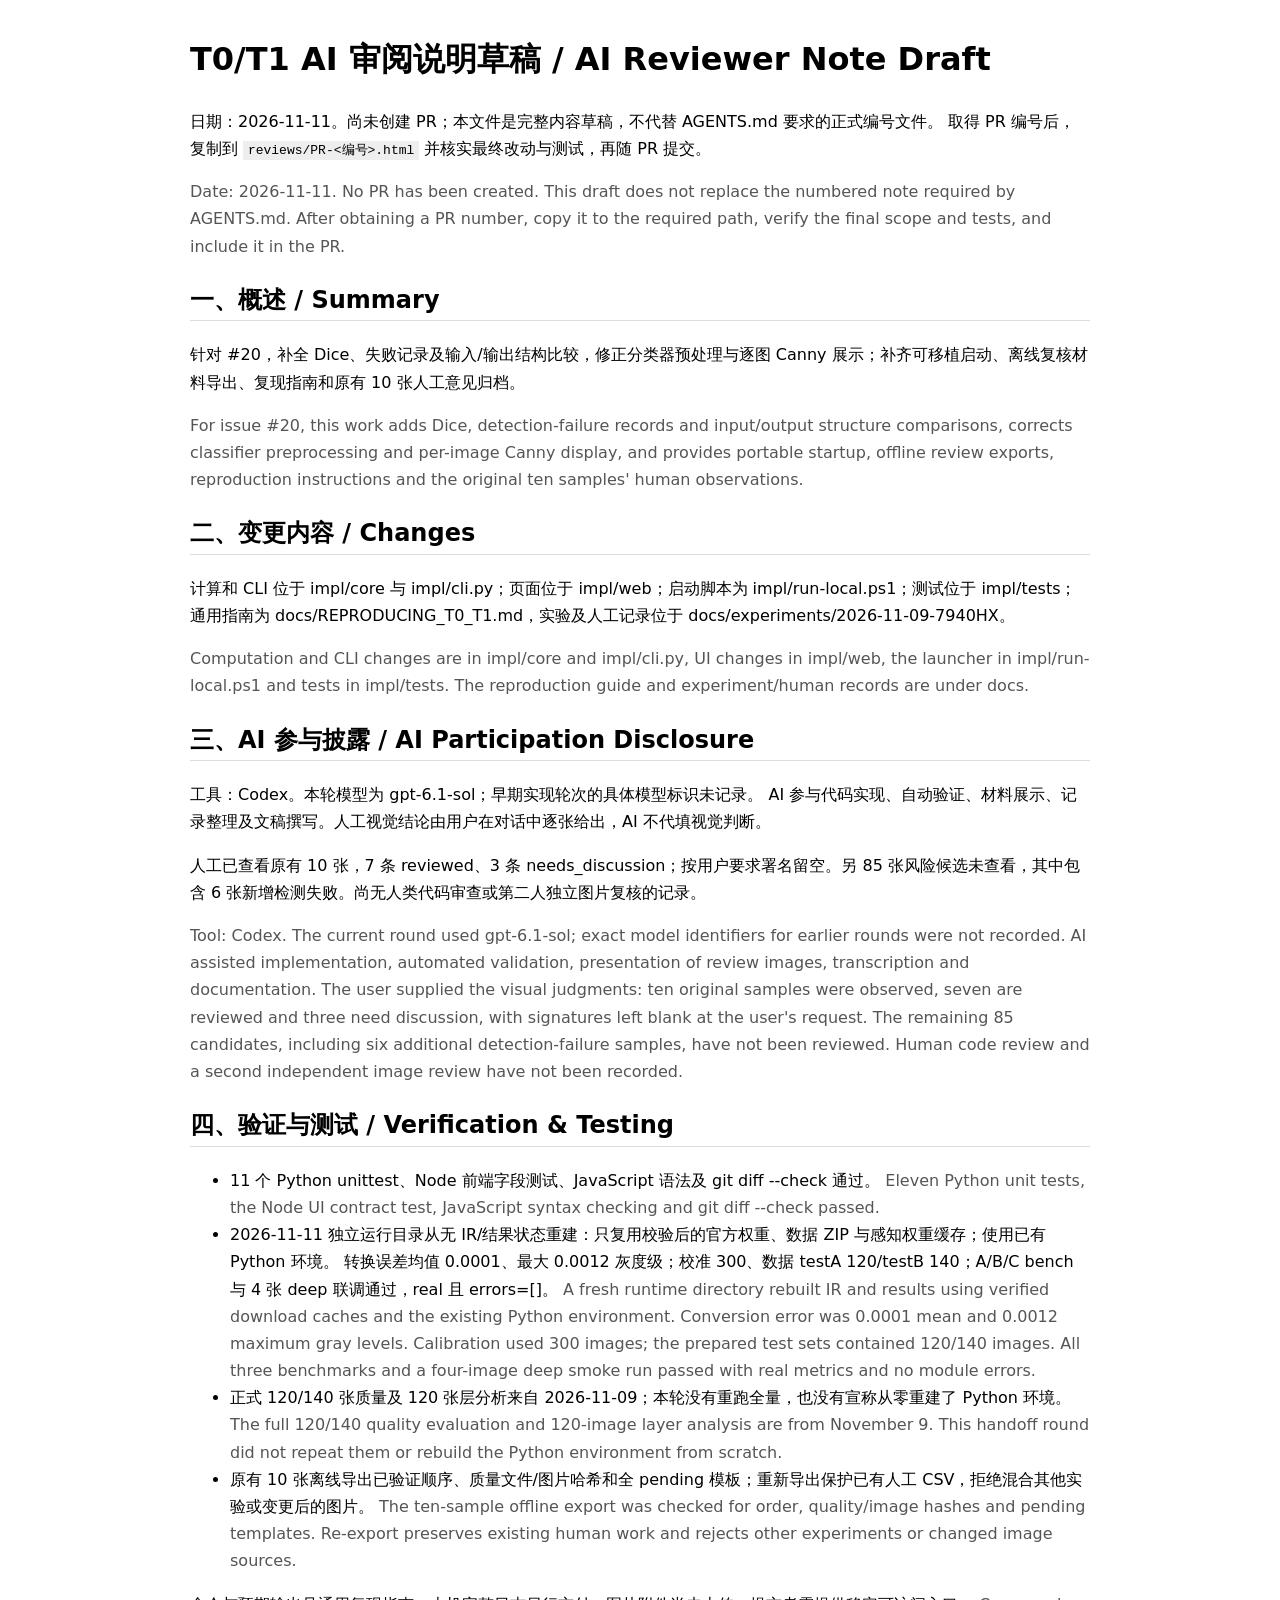
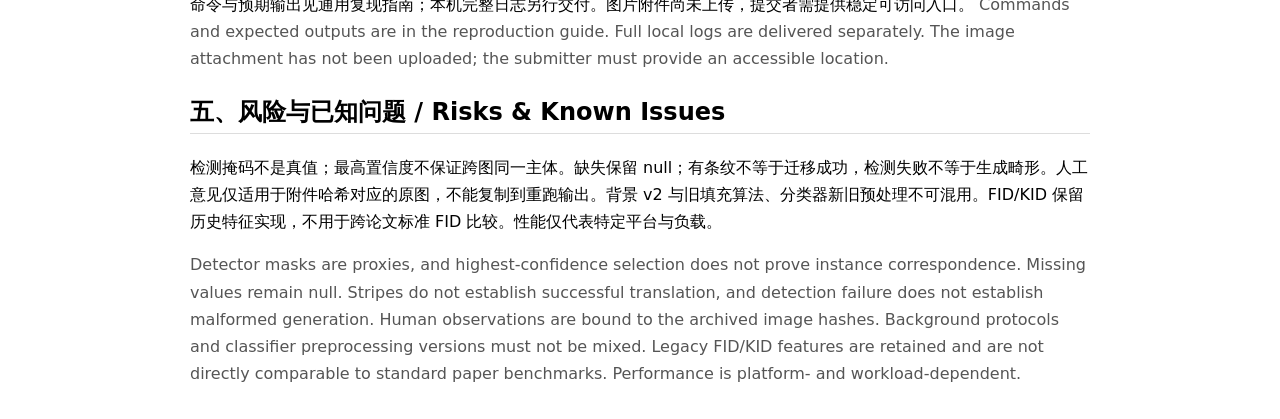
==== reviews/PR-31.html @ 283f90d0 "1" ====
<!DOCTYPE html>
<html lang="zh-CN">
<head><meta charset="utf-8"><meta name="viewport" content="width=device-width,initial-scale=1">
<title>T0/T1 AI reviewer 说明草稿 / Reviewer note draft</title>
<style>body{font-family:system-ui,sans-serif;max-width:900px;margin:2rem auto;padding:0 1rem;line-height:1.7}h2{border-bottom:1px solid #ddd}.en{color:#555}code{background:#eee;padding:.1rem .3rem}</style></head>
<body>
<h1>T0/T1 AI 审阅说明草稿 / AI Reviewer Note Draft</h1>
<p>日期：2026-11-11。尚未创建 PR；本文件是完整内容草稿，不代替 AGENTS.md 要求的正式编号文件。
取得 PR 编号后，复制到 <code>reviews/PR-&lt;编号&gt;.html</code> 并核实最终改动与测试，再随 PR 提交。</p>
<p class="en">Date: 2026-11-11. No PR has been created. This draft does not replace the numbered note required by AGENTS.md.
After obtaining a PR number, copy it to the required path, verify the final scope and tests, and include it in the PR.</p>
<h2>一、概述 / Summary</h2>
<p>针对 #20，补全 Dice、失败记录及输入/输出结构比较，修正分类器预处理与逐图 Canny 展示；补齐可移植启动、离线复核材料导出、复现指南和原有 10 张人工意见归档。</p>
<p class="en">For issue #20, this work adds Dice, detection-failure records and input/output structure comparisons, corrects classifier preprocessing and per-image Canny display, and provides portable startup, offline review exports, reproduction instructions and the original ten samples' human observations.</p>
<h2>二、变更内容 / Changes</h2>
<p>计算和 CLI 位于 impl/core 与 impl/cli.py；页面位于 impl/web；启动脚本为 impl/run-local.ps1；测试位于 impl/tests；通用指南为 docs/REPRODUCING_T0_T1.md，实验及人工记录位于 docs/experiments/2026-11-09-7940HX。</p>
<p class="en">Computation and CLI changes are in impl/core and impl/cli.py, UI changes in impl/web, the launcher in impl/run-local.ps1 and tests in impl/tests. The reproduction guide and experiment/human records are under docs.</p>
<h2>三、AI 参与披露 / AI Participation Disclosure</h2>
<p>工具：Codex。本轮模型为 gpt-6.1-sol；早期实现轮次的具体模型标识未记录。
AI 参与代码实现、自动验证、材料展示、记录整理及文稿撰写。人工视觉结论由用户在对话中逐张给出，AI 不代填视觉判断。</p>
<p>人工已查看原有 10 张，7 条 reviewed、3 条 needs_discussion；按用户要求署名留空。另 85 张风险候选未查看，其中包含 6 张新增检测失败。尚无人类代码审查或第二人独立图片复核的记录。</p>
<p class="en">Tool: Codex. The current round used gpt-6.1-sol; exact model identifiers for earlier rounds were not recorded.
AI assisted implementation, automated validation, presentation of review images, transcription and documentation.
The user supplied the visual judgments: ten original samples were observed, seven are reviewed and three need discussion, with signatures left blank at the user's request.
The remaining 85 candidates, including six additional detection-failure samples, have not been reviewed. Human code review and a second independent image review have not been recorded.</p>
<h2>四、验证与测试 / Verification &amp; Testing</h2>
<ul>
<li>11 个 Python unittest、Node 前端字段测试、JavaScript 语法及 git diff --check 通过。
<span class="en">Eleven Python unit tests, the Node UI contract test, JavaScript syntax checking and git diff --check passed.</span></li>
<li>2026-11-11 独立运行目录从无 IR/结果状态重建：只复用校验后的官方权重、数据 ZIP 与感知权重缓存；使用已有 Python 环境。
转换误差均值 0.0001、最大 0.0012 灰度级；校准 300、数据 testA 120/testB 140；A/B/C bench 与 4 张 deep 联调通过，real 且 errors=[]。
<span class="en">A fresh runtime directory rebuilt IR and results using verified download caches and the existing Python environment. Conversion error was 0.0001 mean and 0.0012 maximum gray levels. Calibration used 300 images; the prepared test sets contained 120/140 images. All three benchmarks and a four-image deep smoke run passed with real metrics and no module errors.</span></li>
<li>正式 120/140 张质量及 120 张层分析来自 2026-11-09；本轮没有重跑全量，也没有宣称从零重建了 Python 环境。
<span class="en">The full 120/140 quality evaluation and 120-image layer analysis are from November 9. This handoff round did not repeat them or rebuild the Python environment from scratch.</span></li>
<li>原有 10 张离线导出已验证顺序、质量文件/图片哈希和全 pending 模板；重新导出保护已有人工 CSV，拒绝混合其他实验或变更后的图片。
<span class="en">The ten-sample offline export was checked for order, quality/image hashes and pending templates. Re-export preserves existing human work and rejects other experiments or changed image sources.</span></li>
</ul>
<p>命令与预期输出见通用复现指南；本机完整日志另行交付。图片附件尚未上传，提交者需提供稳定可访问入口。
<span class="en">Commands and expected outputs are in the reproduction guide. Full local logs are delivered separately. The image attachment has not been uploaded; the submitter must provide an accessible location.</span></p>
<h2>五、风险与已知问题 / Risks &amp; Known Issues</h2>
<p>检测掩码不是真值；最高置信度不保证跨图同一主体。缺失保留 null；有条纹不等于迁移成功，检测失败不等于生成畸形。人工意见仅适用于附件哈希对应的原图，不能复制到重跑输出。背景 v2 与旧填充算法、分类器新旧预处理不可混用。FID/KID 保留历史特征实现，不用于跨论文标准 FID 比较。性能仅代表特定平台与负载。</p>
<p class="en">Detector masks are proxies, and highest-confidence selection does not prove instance correspondence. Missing values remain null. Stripes do not establish successful translation, and detection failure does not establish malformed generation. Human observations are bound to the archived image hashes. Background protocols and classifier preprocessing versions must not be mixed. Legacy FID/KID features are retained and are not directly comparable to standard paper benchmarks. Performance is platform- and workload-dependent.</p>
</body></html>
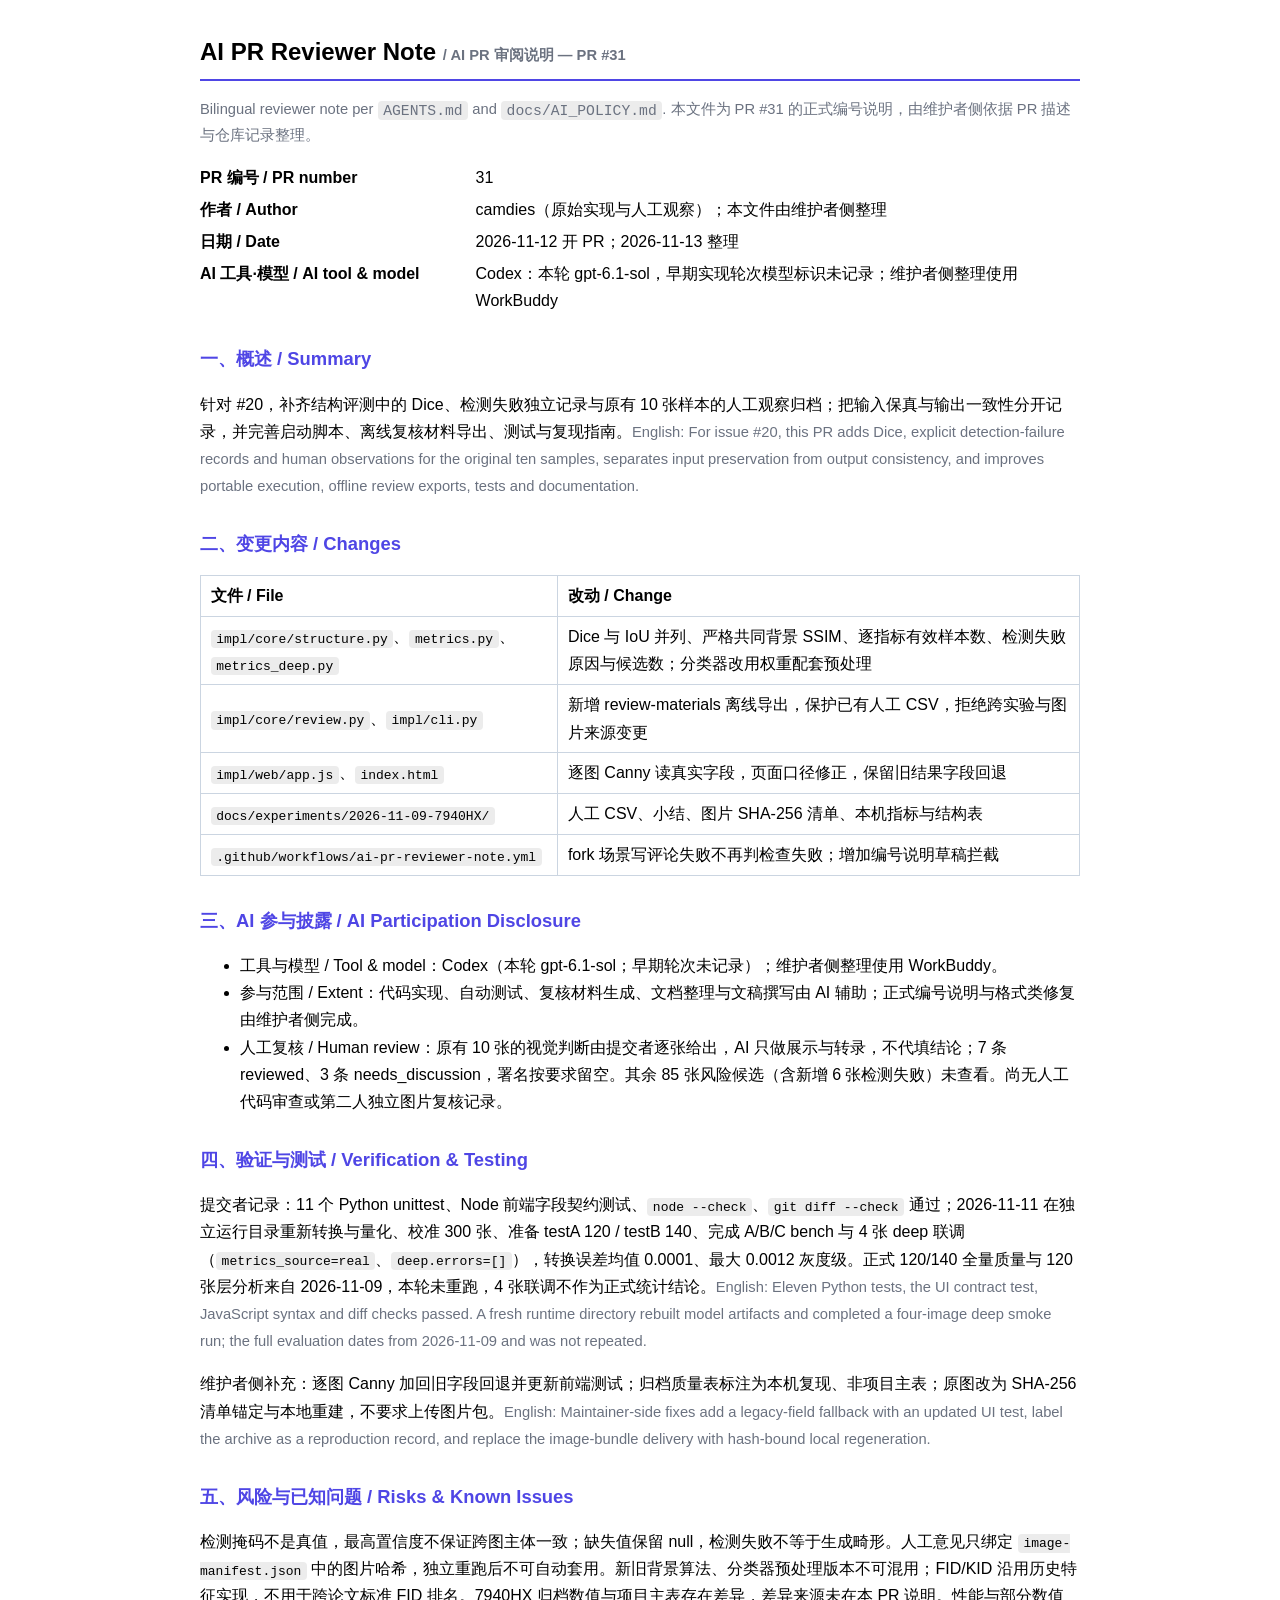
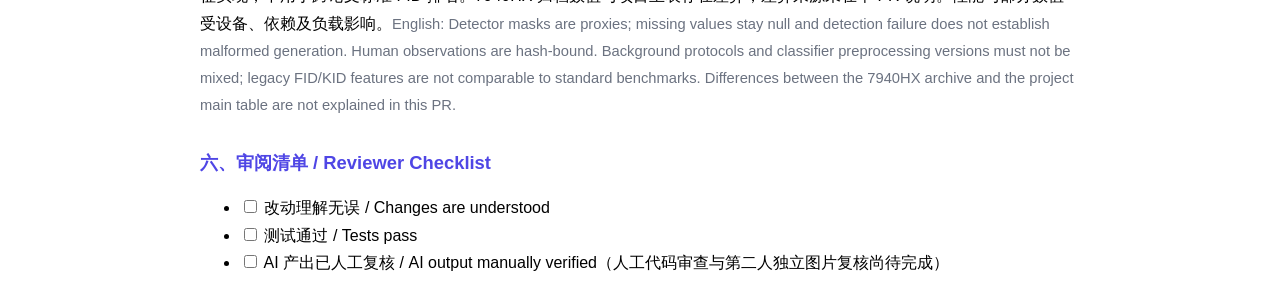
==== commit d76be778: "review: 维护者侧补齐 PR #31 的格式与兼容项 - 按模板重写 reviews/PR-31.html 为正式编号说明；docs/reviews 编写稿改为指向正式文件 - 逐图 Canny" ====
--- a/reviews/PR-31.html
+++ b/reviews/PR-31.html
@@ -1,43 +1,65 @@
 <!DOCTYPE html>
 <html lang="zh-CN">
-<head><meta charset="utf-8"><meta name="viewport" content="width=device-width,initial-scale=1">
-<title>T0/T1 AI reviewer 说明草稿 / Reviewer note draft</title>
-<style>body{font-family:system-ui,sans-serif;max-width:900px;margin:2rem auto;padding:0 1rem;line-height:1.7}h2{border-bottom:1px solid #ddd}.en{color:#555}code{background:#eee;padding:.1rem .3rem}</style></head>
+<head>
+<meta charset="utf-8">
+<meta name="viewport" content="width=device-width, initial-scale=1">
+<title>AI PR Reviewer Note / AI PR 审阅说明 — PR #31</title>
+<style>
+  :root { color-scheme: light dark; }
+  body { font-family: -apple-system, "Segoe UI", "PingFang SC", "Microsoft YaHei", sans-serif; max-width: 880px; margin: 2rem auto; padding: 0 1rem; line-height: 1.7; }
+  h1 { font-size: 1.5rem; border-bottom: 2px solid #4f46e5; padding-bottom: .4rem; }
+  h2 { font-size: 1.15rem; margin-top: 1.8rem; color: #4f46e5; }
+  .en { color: #6b7280; font-size: .92rem; }
+  .meta { display: grid; grid-template-columns: max-content 1fr; gap: .3rem 1rem; margin: 1rem 0; }
+  .meta dt { font-weight: 600; }
+  code { background: rgba(127,127,127,.15); padding: .1rem .35rem; border-radius: 4px; }
+  table { border-collapse: collapse; width: 100%; margin: .6rem 0; }
+  th, td { border: 1px solid #cbd5e1; padding: .4rem .6rem; text-align: left; }
+</style>
+</head>
 <body>
-<h1>T0/T1 AI 审阅说明草稿 / AI Reviewer Note Draft</h1>
-<p>日期：2026-11-11。尚未创建 PR；本文件是完整内容草稿，不代替 AGENTS.md 要求的正式编号文件。
-取得 PR 编号后，复制到 <code>reviews/PR-&lt;编号&gt;.html</code> 并核实最终改动与测试，再随 PR 提交。</p>
-<p class="en">Date: 2026-11-11. No PR has been created. This draft does not replace the numbered note required by AGENTS.md.
-After obtaining a PR number, copy it to the required path, verify the final scope and tests, and include it in the PR.</p>
+<h1>AI PR Reviewer Note <span class="en">/ AI PR 审阅说明 — PR #31</span></h1>
+<p class="en">Bilingual reviewer note per <code>AGENTS.md</code> and <code>docs/AI_POLICY.md</code>. 本文件为 PR #31 的正式编号说明，由维护者侧依据 PR 描述与仓库记录整理。</p>
+
+<dl class="meta">
+  <dt>PR 编号 / PR number</dt><dd>31</dd>
+  <dt>作者 / Author</dt><dd>camdies（原始实现与人工观察）；本文件由维护者侧整理</dd>
+  <dt>日期 / Date</dt><dd>2026-11-12 开 PR；2026-11-13 整理</dd>
+  <dt>AI 工具·模型 / AI tool &amp; model</dt><dd>Codex：本轮 gpt-6.1-sol，早期实现轮次模型标识未记录；维护者侧整理使用 WorkBuddy</dd>
+</dl>
+
 <h2>一、概述 / Summary</h2>
-<p>针对 #20，补全 Dice、失败记录及输入/输出结构比较，修正分类器预处理与逐图 Canny 展示；补齐可移植启动、离线复核材料导出、复现指南和原有 10 张人工意见归档。</p>
-<p class="en">For issue #20, this work adds Dice, detection-failure records and input/output structure comparisons, corrects classifier preprocessing and per-image Canny display, and provides portable startup, offline review exports, reproduction instructions and the original ten samples' human observations.</p>
+<p>针对 #20，补齐结构评测中的 Dice、检测失败独立记录与原有 10 张样本的人工观察归档；把输入保真与输出一致性分开记录，并完善启动脚本、离线复核材料导出、测试与复现指南。<span class="en">English: For issue #20, this PR adds Dice, explicit detection-failure records and human observations for the original ten samples, separates input preservation from output consistency, and improves portable execution, offline review exports, tests and documentation.</span></p>
+
 <h2>二、变更内容 / Changes</h2>
-<p>计算和 CLI 位于 impl/core 与 impl/cli.py；页面位于 impl/web；启动脚本为 impl/run-local.ps1；测试位于 impl/tests；通用指南为 docs/REPRODUCING_T0_T1.md，实验及人工记录位于 docs/experiments/2026-11-09-7940HX。</p>
-<p class="en">Computation and CLI changes are in impl/core and impl/cli.py, UI changes in impl/web, the launcher in impl/run-local.ps1 and tests in impl/tests. The reproduction guide and experiment/human records are under docs.</p>
+<table>
+  <tr><th>文件 / File</th><th>改动 / Change</th></tr>
+  <tr><td><code>impl/core/structure.py</code>、<code>metrics.py</code>、<code>metrics_deep.py</code></td><td>Dice 与 IoU 并列、严格共同背景 SSIM、逐指标有效样本数、检测失败原因与候选数；分类器改用权重配套预处理</td></tr>
+  <tr><td><code>impl/core/review.py</code>、<code>impl/cli.py</code></td><td>新增 review-materials 离线导出，保护已有人工 CSV，拒绝跨实验与图片来源变更</td></tr>
+  <tr><td><code>impl/web/app.js</code>、<code>index.html</code></td><td>逐图 Canny 读真实字段，页面口径修正，保留旧结果字段回退</td></tr>
+  <tr><td><code>docs/experiments/2026-11-09-7940HX/</code></td><td>人工 CSV、小结、图片 SHA-256 清单、本机指标与结构表</td></tr>
+  <tr><td><code>.github/workflows/ai-pr-reviewer-note.yml</code></td><td>fork 场景写评论失败不再判检查失败；增加编号说明草稿拦截</td></tr>
+</table>
+
 <h2>三、AI 参与披露 / AI Participation Disclosure</h2>
-<p>工具：Codex。本轮模型为 gpt-6.1-sol；早期实现轮次的具体模型标识未记录。
-AI 参与代码实现、自动验证、材料展示、记录整理及文稿撰写。人工视觉结论由用户在对话中逐张给出，AI 不代填视觉判断。</p>
-<p>人工已查看原有 10 张，7 条 reviewed、3 条 needs_discussion；按用户要求署名留空。另 85 张风险候选未查看，其中包含 6 张新增检测失败。尚无人类代码审查或第二人独立图片复核的记录。</p>
-<p class="en">Tool: Codex. The current round used gpt-6.1-sol; exact model identifiers for earlier rounds were not recorded.
-AI assisted implementation, automated validation, presentation of review images, transcription and documentation.
-The user supplied the visual judgments: ten original samples were observed, seven are reviewed and three need discussion, with signatures left blank at the user's request.
-The remaining 85 candidates, including six additional detection-failure samples, have not been reviewed. Human code review and a second independent image review have not been recorded.</p>
+<ul>
+  <li>工具与模型 / Tool &amp; model：Codex（本轮 gpt-6.1-sol；早期轮次未记录）；维护者侧整理使用 WorkBuddy。</li>
+  <li>参与范围 / Extent：代码实现、自动测试、复核材料生成、文档整理与文稿撰写由 AI 辅助；正式编号说明与格式类修复由维护者侧完成。</li>
+  <li>人工复核 / Human review：原有 10 张的视觉判断由提交者逐张给出，AI 只做展示与转录，不代填结论；7 条 reviewed、3 条 needs_discussion，署名按要求留空。其余 85 张风险候选（含新增 6 张检测失败）未查看。尚无人工代码审查或第二人独立图片复核记录。</li>
+</ul>
+
 <h2>四、验证与测试 / Verification &amp; Testing</h2>
+<p>提交者记录：11 个 Python unittest、Node 前端字段契约测试、<code>node --check</code>、<code>git diff --check</code> 通过；2026-11-11 在独立运行目录重新转换与量化、校准 300 张、准备 testA 120 / testB 140、完成 A/B/C bench 与 4 张 deep 联调（<code>metrics_source=real</code>、<code>deep.errors=[]</code>），转换误差均值 0.0001、最大 0.0012 灰度级。正式 120/140 全量质量与 120 张层分析来自 2026-11-09，本轮未重跑，4 张联调不作为正式统计结论。<span class="en">English: Eleven Python tests, the UI contract test, JavaScript syntax and diff checks passed. A fresh runtime directory rebuilt model artifacts and completed a four-image deep smoke run; the full evaluation dates from 2026-11-09 and was not repeated.</span></p>
+<p>维护者侧补充：逐图 Canny 加回旧字段回退并更新前端测试；归档质量表标注为本机复现、非项目主表；原图改为 SHA-256 清单锚定与本地重建，不要求上传图片包。<span class="en">English: Maintainer-side fixes add a legacy-field fallback with an updated UI test, label the archive as a reproduction record, and replace the image-bundle delivery with hash-bound local regeneration.</span></p>
+
+<h2>五、风险与已知问题 / Risks &amp; Known Issues</h2>
+<p>检测掩码不是真值，最高置信度不保证跨图主体一致；缺失值保留 null，检测失败不等于生成畸形。人工意见只绑定 <code>image-manifest.json</code> 中的图片哈希，独立重跑后不可自动套用。新旧背景算法、分类器预处理版本不可混用；FID/KID 沿用历史特征实现，不用于跨论文标准 FID 排名。7940HX 归档数值与项目主表存在差异，差异来源未在本 PR 说明。性能与部分数值受设备、依赖及负载影响。<span class="en">English: Detector masks are proxies; missing values stay null and detection failure does not establish malformed generation. Human observations are hash-bound. Background protocols and classifier preprocessing versions must not be mixed; legacy FID/KID features are not comparable to standard benchmarks. Differences between the 7940HX archive and the project main table are not explained in this PR.</span></p>
+
+<h2>六、审阅清单 / Reviewer Checklist</h2>
 <ul>
-<li>11 个 Python unittest、Node 前端字段测试、JavaScript 语法及 git diff --check 通过。
-<span class="en">Eleven Python unit tests, the Node UI contract test, JavaScript syntax checking and git diff --check passed.</span></li>
-<li>2026-11-11 独立运行目录从无 IR/结果状态重建：只复用校验后的官方权重、数据 ZIP 与感知权重缓存；使用已有 Python 环境。
-转换误差均值 0.0001、最大 0.0012 灰度级；校准 300、数据 testA 120/testB 140；A/B/C bench 与 4 张 deep 联调通过，real 且 errors=[]。
-<span class="en">A fresh runtime directory rebuilt IR and results using verified download caches and the existing Python environment. Conversion error was 0.0001 mean and 0.0012 maximum gray levels. Calibration used 300 images; the prepared test sets contained 120/140 images. All three benchmarks and a four-image deep smoke run passed with real metrics and no module errors.</span></li>
-<li>正式 120/140 张质量及 120 张层分析来自 2026-11-09；本轮没有重跑全量，也没有宣称从零重建了 Python 环境。
-<span class="en">The full 120/140 quality evaluation and 120-image layer analysis are from November 9. This handoff round did not repeat them or rebuild the Python environment from scratch.</span></li>
-<li>原有 10 张离线导出已验证顺序、质量文件/图片哈希和全 pending 模板；重新导出保护已有人工 CSV，拒绝混合其他实验或变更后的图片。
-<span class="en">The ten-sample offline export was checked for order, quality/image hashes and pending templates. Re-export preserves existing human work and rejects other experiments or changed image sources.</span></li>
+  <li><input type="checkbox"> 改动理解无误 / Changes are understood</li>
+  <li><input type="checkbox"> 测试通过 / Tests pass</li>
+  <li><input type="checkbox"> AI 产出已人工复核 / AI output manually verified（人工代码审查与第二人独立图片复核尚待完成）</li>
 </ul>
-<p>命令与预期输出见通用复现指南；本机完整日志另行交付。图片附件尚未上传，提交者需提供稳定可访问入口。
-<span class="en">Commands and expected outputs are in the reproduction guide. Full local logs are delivered separately. The image attachment has not been uploaded; the submitter must provide an accessible location.</span></p>
-<h2>五、风险与已知问题 / Risks &amp; Known Issues</h2>
-<p>检测掩码不是真值；最高置信度不保证跨图同一主体。缺失保留 null；有条纹不等于迁移成功，检测失败不等于生成畸形。人工意见仅适用于附件哈希对应的原图，不能复制到重跑输出。背景 v2 与旧填充算法、分类器新旧预处理不可混用。FID/KID 保留历史特征实现，不用于跨论文标准 FID 比较。性能仅代表特定平台与负载。</p>
-<p class="en">Detector masks are proxies, and highest-confidence selection does not prove instance correspondence. Missing values remain null. Stripes do not establish successful translation, and detection failure does not establish malformed generation. Human observations are bound to the archived image hashes. Background protocols and classifier preprocessing versions must not be mixed. Legacy FID/KID features are retained and are not directly comparable to standard paper benchmarks. Performance is platform- and workload-dependent.</p>
-</body></html>
+</body>
+</html>
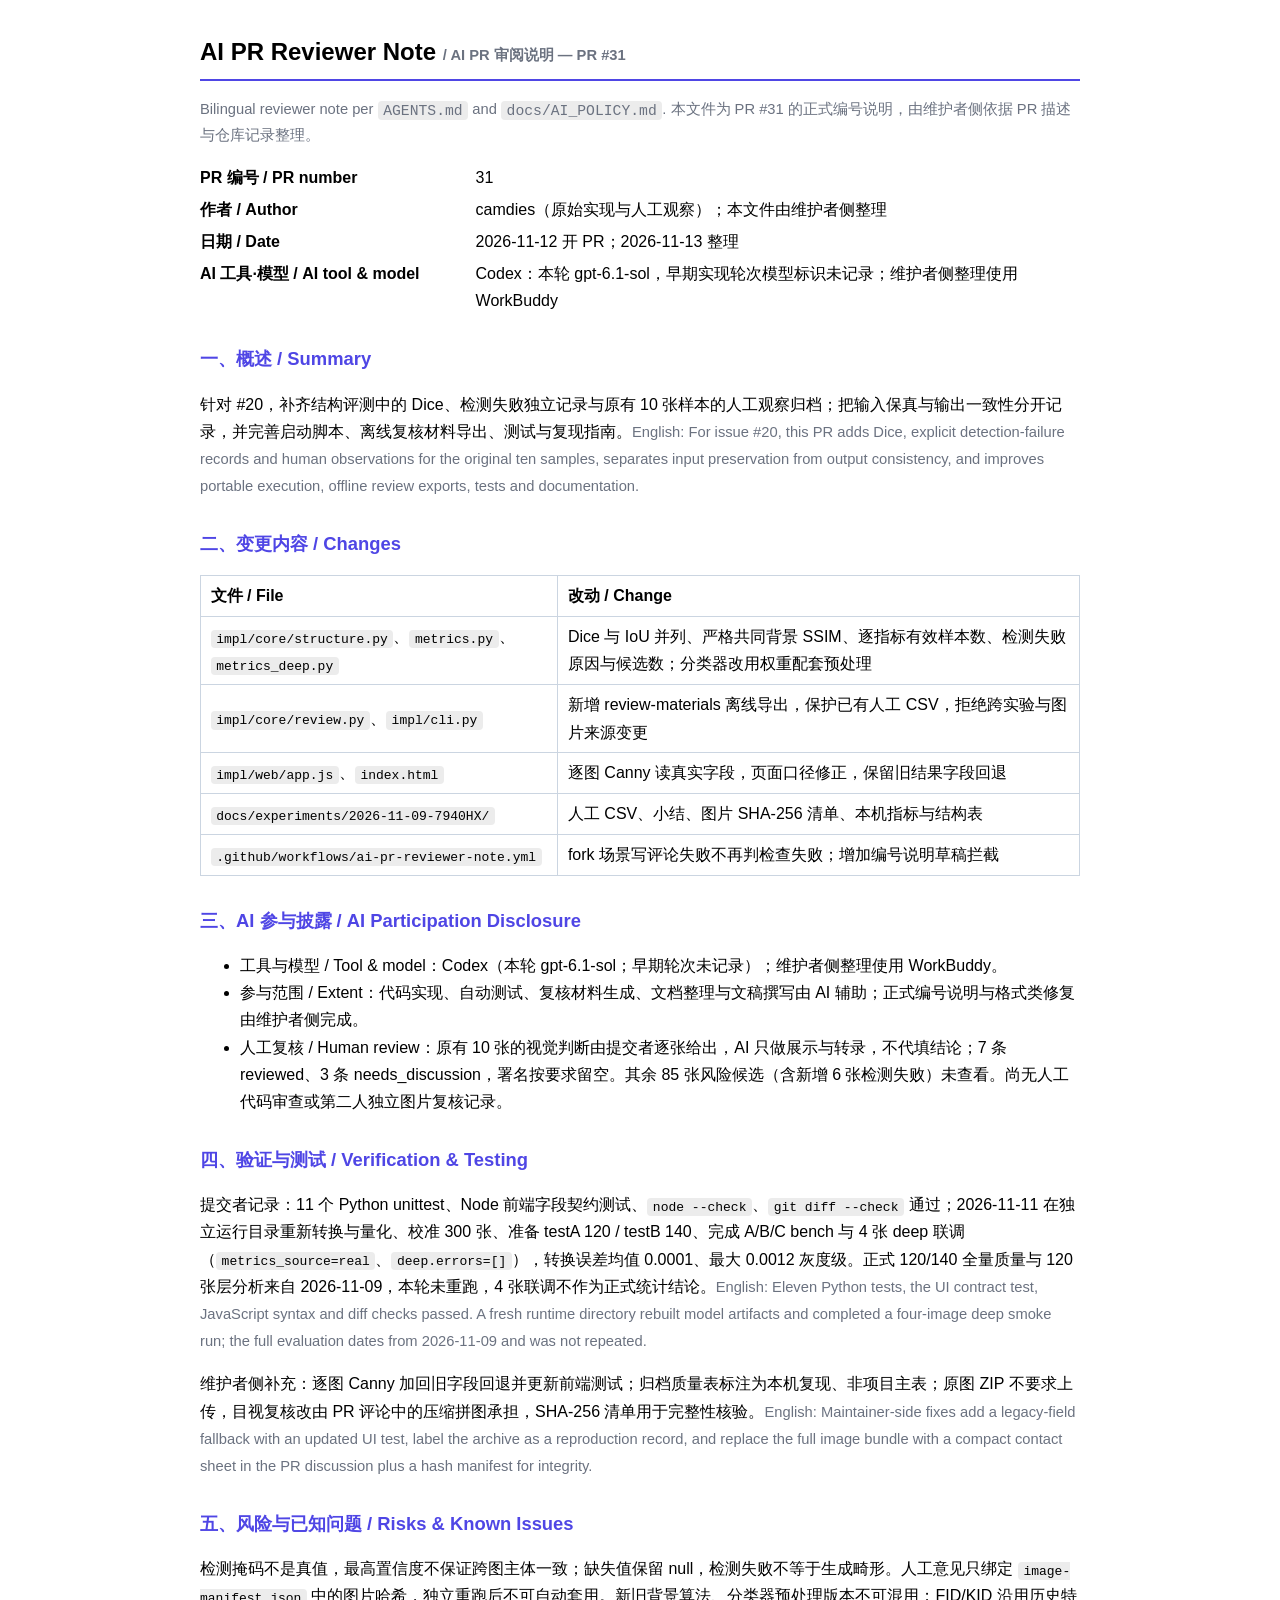
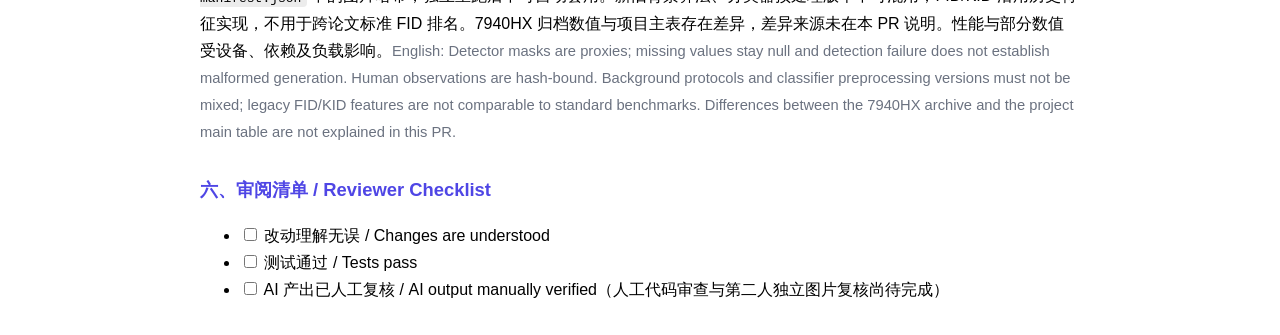
==== commit b52f88af: "docs(review): 原图复核改为一张压缩拼图贴 PR 评论 - 目视复核：10 图按固定顺序拼 2x5、每格 256px 宽、JPEG < 200KB，GitHub 托管不进仓库 - 归档 R" ====
--- a/reviews/PR-31.html
+++ b/reviews/PR-31.html
@@ -50,7 +50,7 @@
 
 <h2>四、验证与测试 / Verification &amp; Testing</h2>
 <p>提交者记录：11 个 Python unittest、Node 前端字段契约测试、<code>node --check</code>、<code>git diff --check</code> 通过；2026-11-11 在独立运行目录重新转换与量化、校准 300 张、准备 testA 120 / testB 140、完成 A/B/C bench 与 4 张 deep 联调（<code>metrics_source=real</code>、<code>deep.errors=[]</code>），转换误差均值 0.0001、最大 0.0012 灰度级。正式 120/140 全量质量与 120 张层分析来自 2026-11-09，本轮未重跑，4 张联调不作为正式统计结论。<span class="en">English: Eleven Python tests, the UI contract test, JavaScript syntax and diff checks passed. A fresh runtime directory rebuilt model artifacts and completed a four-image deep smoke run; the full evaluation dates from 2026-11-09 and was not repeated.</span></p>
-<p>维护者侧补充：逐图 Canny 加回旧字段回退并更新前端测试；归档质量表标注为本机复现、非项目主表；原图改为 SHA-256 清单锚定与本地重建，不要求上传图片包。<span class="en">English: Maintainer-side fixes add a legacy-field fallback with an updated UI test, label the archive as a reproduction record, and replace the image-bundle delivery with hash-bound local regeneration.</span></p>
+<p>维护者侧补充：逐图 Canny 加回旧字段回退并更新前端测试；归档质量表标注为本机复现、非项目主表；原图 ZIP 不要求上传，目视复核改由 PR 评论中的压缩拼图承担，SHA-256 清单用于完整性核验。<span class="en">English: Maintainer-side fixes add a legacy-field fallback with an updated UI test, label the archive as a reproduction record, and replace the full image bundle with a compact contact sheet in the PR discussion plus a hash manifest for integrity.</span></p>
 
 <h2>五、风险与已知问题 / Risks &amp; Known Issues</h2>
 <p>检测掩码不是真值，最高置信度不保证跨图主体一致；缺失值保留 null，检测失败不等于生成畸形。人工意见只绑定 <code>image-manifest.json</code> 中的图片哈希，独立重跑后不可自动套用。新旧背景算法、分类器预处理版本不可混用；FID/KID 沿用历史特征实现，不用于跨论文标准 FID 排名。7940HX 归档数值与项目主表存在差异，差异来源未在本 PR 说明。性能与部分数值受设备、依赖及负载影响。<span class="en">English: Detector masks are proxies; missing values stay null and detection failure does not establish malformed generation. Human observations are hash-bound. Background protocols and classifier preprocessing versions must not be mixed; legacy FID/KID features are not comparable to standard benchmarks. Differences between the 7940HX archive and the project main table are not explained in this PR.</span></p>
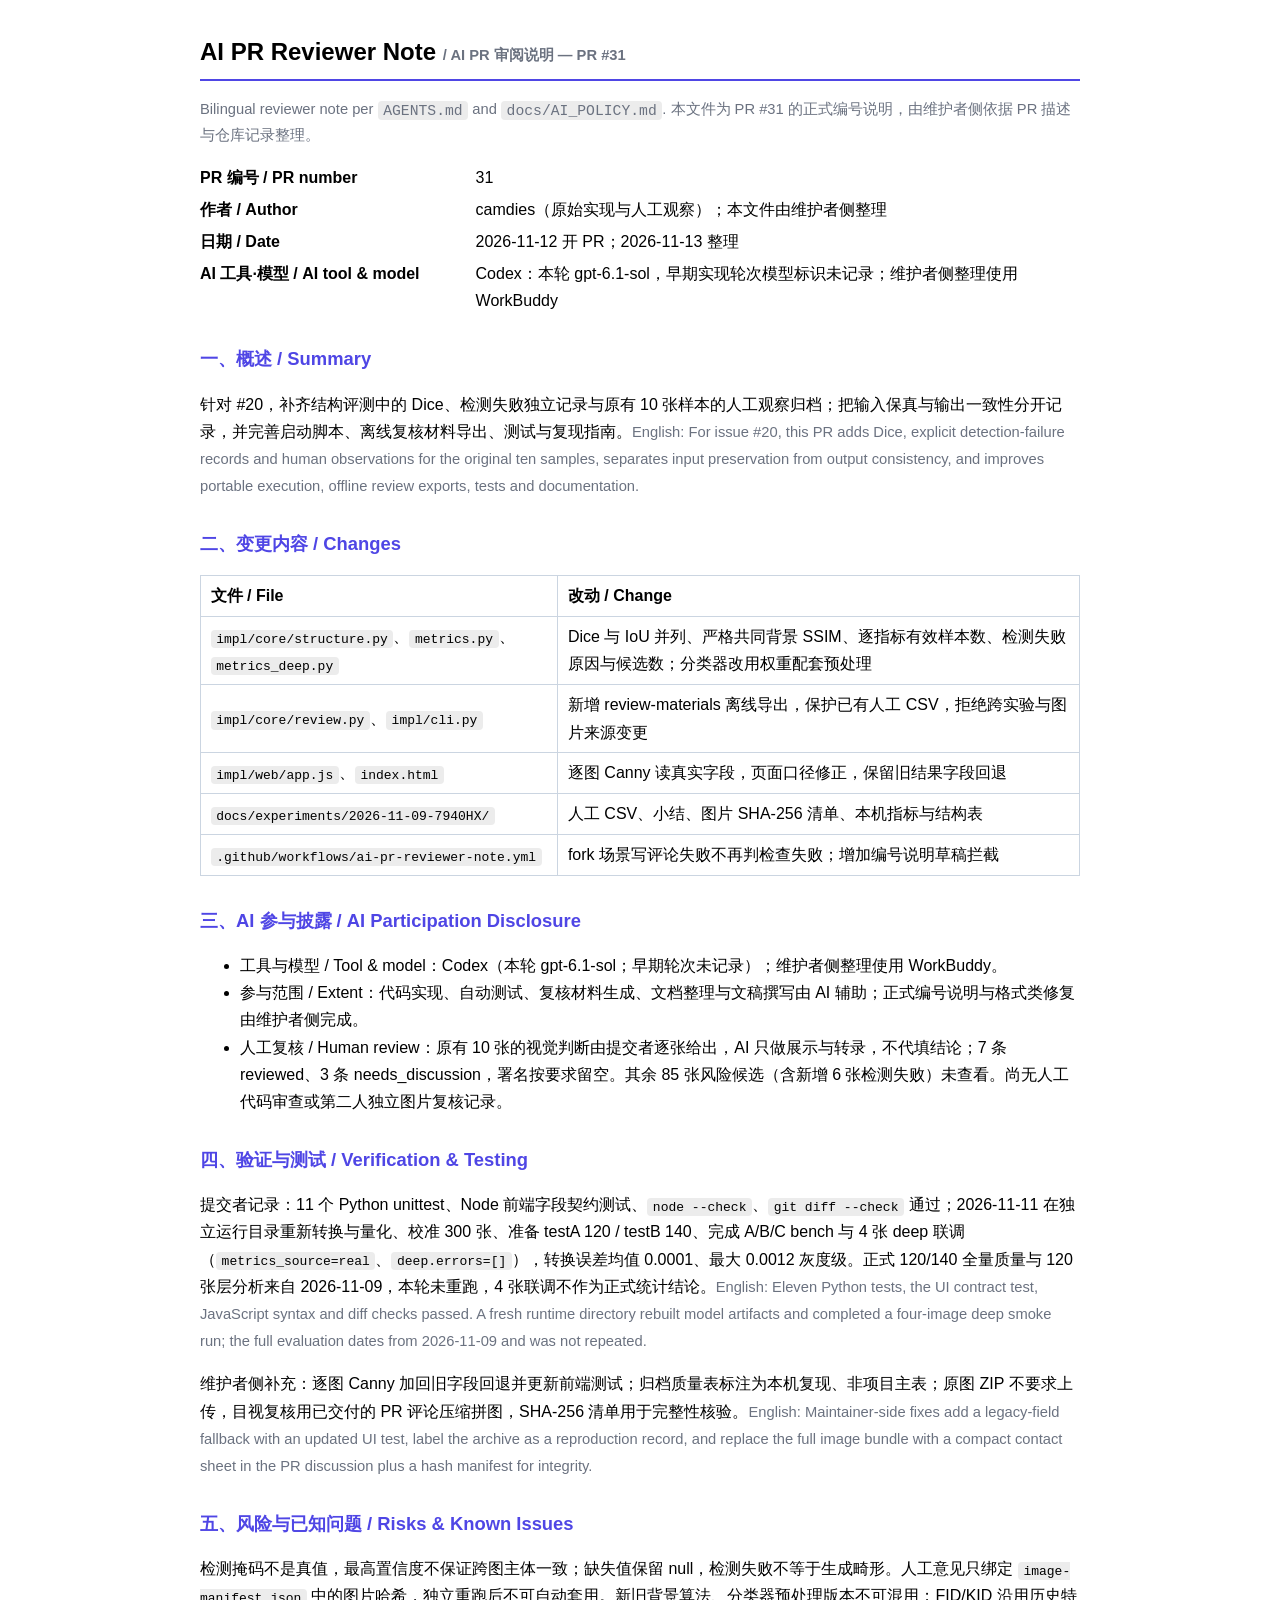
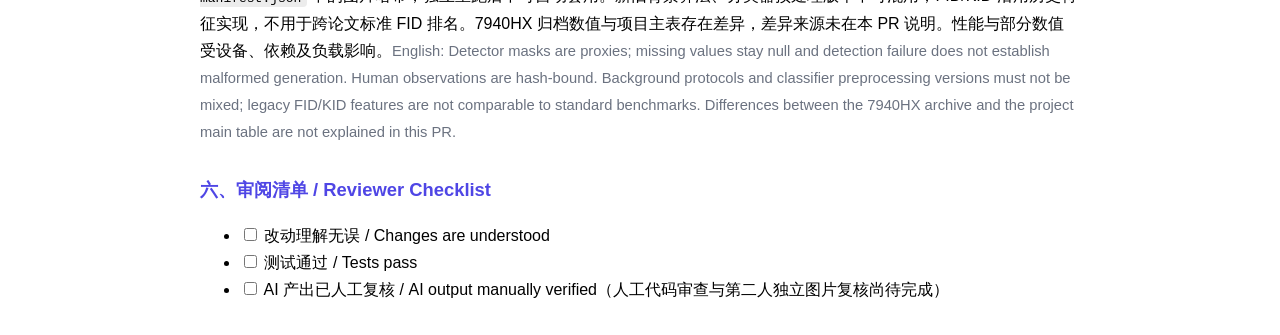
==== commit 0e74010f: "docs(review): 拼图已交付核对，更新提交清单与复现指引状态" ====
--- a/reviews/PR-31.html
+++ b/reviews/PR-31.html
@@ -50,7 +50,7 @@
 
 <h2>四、验证与测试 / Verification &amp; Testing</h2>
 <p>提交者记录：11 个 Python unittest、Node 前端字段契约测试、<code>node --check</code>、<code>git diff --check</code> 通过；2026-11-11 在独立运行目录重新转换与量化、校准 300 张、准备 testA 120 / testB 140、完成 A/B/C bench 与 4 张 deep 联调（<code>metrics_source=real</code>、<code>deep.errors=[]</code>），转换误差均值 0.0001、最大 0.0012 灰度级。正式 120/140 全量质量与 120 张层分析来自 2026-11-09，本轮未重跑，4 张联调不作为正式统计结论。<span class="en">English: Eleven Python tests, the UI contract test, JavaScript syntax and diff checks passed. A fresh runtime directory rebuilt model artifacts and completed a four-image deep smoke run; the full evaluation dates from 2026-11-09 and was not repeated.</span></p>
-<p>维护者侧补充：逐图 Canny 加回旧字段回退并更新前端测试；归档质量表标注为本机复现、非项目主表；原图 ZIP 不要求上传，目视复核改由 PR 评论中的压缩拼图承担，SHA-256 清单用于完整性核验。<span class="en">English: Maintainer-side fixes add a legacy-field fallback with an updated UI test, label the archive as a reproduction record, and replace the full image bundle with a compact contact sheet in the PR discussion plus a hash manifest for integrity.</span></p>
+<p>维护者侧补充：逐图 Canny 加回旧字段回退并更新前端测试；归档质量表标注为本机复现、非项目主表；原图 ZIP 不要求上传，目视复核用已交付的 PR 评论压缩拼图，SHA-256 清单用于完整性核验。<span class="en">English: Maintainer-side fixes add a legacy-field fallback with an updated UI test, label the archive as a reproduction record, and replace the full image bundle with a compact contact sheet in the PR discussion plus a hash manifest for integrity.</span></p>
 
 <h2>五、风险与已知问题 / Risks &amp; Known Issues</h2>
 <p>检测掩码不是真值，最高置信度不保证跨图主体一致；缺失值保留 null，检测失败不等于生成畸形。人工意见只绑定 <code>image-manifest.json</code> 中的图片哈希，独立重跑后不可自动套用。新旧背景算法、分类器预处理版本不可混用；FID/KID 沿用历史特征实现，不用于跨论文标准 FID 排名。7940HX 归档数值与项目主表存在差异，差异来源未在本 PR 说明。性能与部分数值受设备、依赖及负载影响。<span class="en">English: Detector masks are proxies; missing values stay null and detection failure does not establish malformed generation. Human observations are hash-bound. Background protocols and classifier preprocessing versions must not be mixed; legacy FID/KID features are not comparable to standard benchmarks. Differences between the 7940HX archive and the project main table are not explained in this PR.</span></p>
